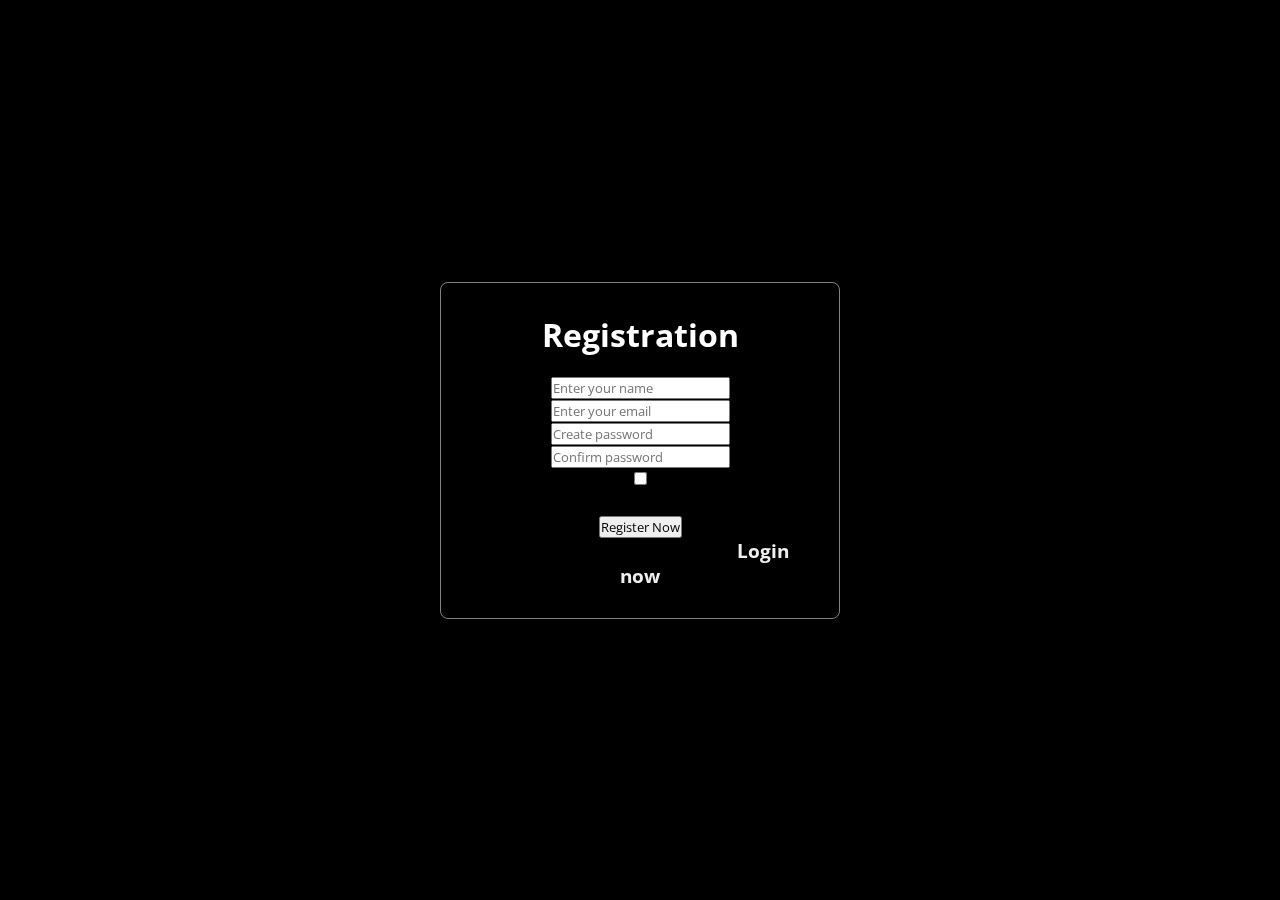
==== Register.html @ 6da5b881 "Add files via upload" ====
<!DOCTYPE html>
<!-- Coding by CodingLab | www.codinglabweb.com-->
<html lang="en" dir="ltr">
  <head>
    <meta charset="UTF-8">
    <meta name="viewport" content="width=device-width, initial-scale=1.0">
    <title> Registration or Sign Up form in HTML CSS | CodingLab </title>
    <link rel="stylesheet" href="style.css">
   </head>
<body>
  <div class="wrapper">
    <h2>Registration</h2>
    <form action="#">
      <div class="input-box">
        <input type="text" placeholder="Enter your name" required>
      </div>
      <div class="input-box">
        <input type="text" placeholder="Enter your email" required>
      </div>
      <div class="input-box">
        <input type="password" placeholder="Create password" required>
      </div>
      <div class="input-box">
        <input type="password" placeholder="Confirm password" required>
      </div>
      <div class="policy">
        <input type="checkbox">
        <h3>I accept all terms & condition</h3>
      </div>
      <div class="input-box button">
        <input type="Submit" value="Register Now">
      </div>
      <div class="text">
        <h3>Already have an account? <a href="#">Login now</a></h3>
      </div>
    </form>
  </div>

</body>
</html>
---- style.css ----
@import url("https://fonts.googleapis.com/css2?family=Open+Sans:wght@200;300;400;500;600;700&display=swap");

* {
  margin: 0;
  padding: 0;
  box-sizing: border-box;
  font-family: "Open Sans", sans-serif;
}

body {
  display: flex;
  align-items: center;
  justify-content: center;
  min-height: 100vh;
  width: 100%;
  padding: 0 10px;
}

body::before {
  content: "";
  position: absolute;
  width: 100%;
  height: 100%;
  background: url("https://www.codingnepalweb.com/demos/create-glassmorphism-login-form-html-css/hero-bg.jpg"), #000;
  background-position: center;
  background-size: cover;
}

.wrapper {
  width: 400px;
  border-radius: 8px;
  padding: 30px;
  text-align: center;
  border: 1px solid rgba(255, 255, 255, 0.5);
  backdrop-filter: blur(9px);
  -webkit-backdrop-filter: blur(9px);
}

form {
  display: flex;
  flex-direction: column;
}

h2 {
  font-size: 2rem;
  margin-bottom: 20px;
  color: #fff;
}

.input-field {
  position: relative;
  border-bottom: 2px solid #ccc;
  margin: 15px 0;
}

.input-field label {
  position: absolute;
  top: 50%;
  left: 0;
  transform: translateY(-50%);
  color: #fff;
  font-size: 16px;
  pointer-events: none;
  transition: 0.15s ease;
}

.input-field input {
  width: 100%;
  height: 40px;
  background: transparent;
  border: none;
  outline: none;
  font-size: 16px;
  color: #fff;
}

.input-field input:focus~label,
.input-field input:valid~label {
  font-size: 0.8rem;
  top: 10px;
  transform: translateY(-120%);
}

.forget {
  display: flex;
  align-items: center;
  justify-content: space-between;
  margin: 25px 0 35px 0;
  color: #fff;
}

#remember {
  accent-color: #fff;
}

.forget label {
  display: flex;
  align-items: center;
}

.forget label p {
  margin-left: 8px;
}

.wrapper a {
  color: #efefef;
  text-decoration: none;
}

.wrapper a:hover {
  text-decoration: underline;
}

button {
  background: #fff;
  color: #000;
  font-weight: 600;
  border: none;
  padding: 12px 20px;
  cursor: pointer;
  border-radius: 3px;
  font-size: 16px;
  border: 2px solid transparent;
  transition: 0.3s ease;
}

button:hover {
  color: #fff;
  border-color: #fff;
  background: rgba(255, 255, 255, 0.15);
}

.register {
  text-align: center;
  margin-top: 30px;
  color: #fff;
}
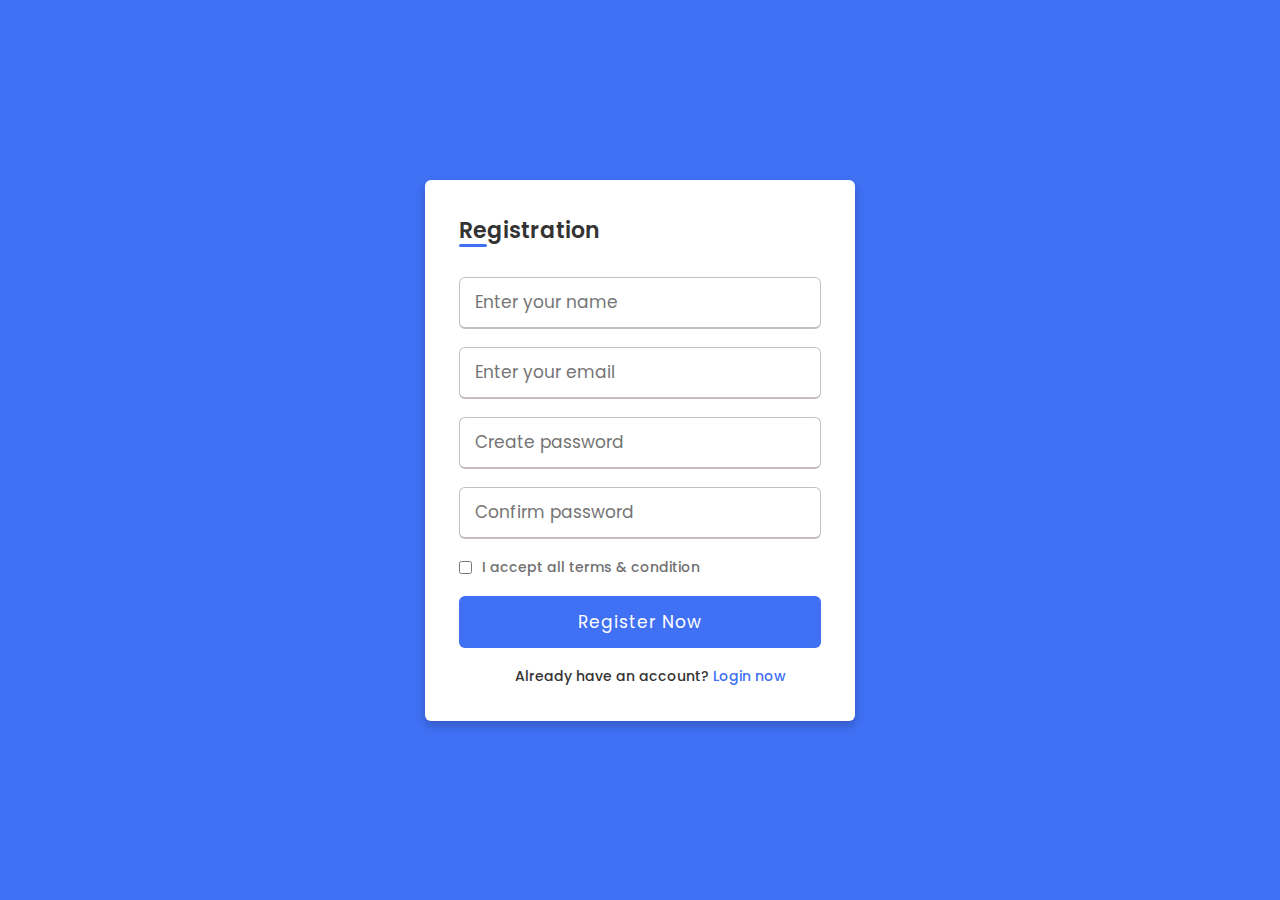
==== commit 671979cf: "edited registration title" ====
--- a/Register.html
+++ b/Register.html
@@ -1,11 +1,11 @@
 <!DOCTYPE html>
-<!-- Coding by CodingLab | www.codinglabweb.com-->
+
 <html lang="en" dir="ltr">
   <head>
     <meta charset="UTF-8">
     <meta name="viewport" content="width=device-width, initial-scale=1.0">
-    <title> Registration or Sign Up form in HTML CSS | CodingLab </title>
-    <link rel="stylesheet" href="style.css">
+    <title> Registration form </title>
+    <link rel="stylesheet" href="style2.css">
    </head>
 <body>
   <div class="wrapper">
@@ -31,7 +31,7 @@
         <input type="Submit" value="Register Now">
       </div>
       <div class="text">
-        <h3>Already have an account? <a href="#">Login now</a></h3>
+        <h3>Already have an account? <a href="index.html">Login now</a></h3>
       </div>
     </form>
   </div>
--- a/style2.css
+++ b/style2.css
@@ -0,0 +1,95 @@
+@import url('https://fonts.googleapis.com/css?family=Poppins:400,500,600,700&display=swap');
+*{
+  margin: 0;
+  padding: 0;
+  box-sizing: border-box;
+  font-family: 'Poppins', sans-serif;
+}
+body{
+  min-height: 100vh;
+  display: flex;
+  align-items: center;
+  justify-content: center;
+  background: #4070f4;
+}
+.wrapper{
+  position: relative;
+  max-width: 430px;
+  width: 100%;
+  background: #fff;
+  padding: 34px;
+  border-radius: 6px;
+  box-shadow: 0 5px 10px rgba(0,0,0,0.2);
+}
+.wrapper h2{
+  position: relative;
+  font-size: 22px;
+  font-weight: 600;
+  color: #333;
+}
+.wrapper h2::before{
+  content: '';
+  position: absolute;
+  left: 0;
+  bottom: 0;
+  height: 3px;
+  width: 28px;
+  border-radius: 12px;
+  background: #4070f4;
+}
+.wrapper form{
+  margin-top: 30px;
+}
+.wrapper form .input-box{
+  height: 52px;
+  margin: 18px 0;
+}
+form .input-box input{
+  height: 100%;
+  width: 100%;
+  outline: none;
+  padding: 0 15px;
+  font-size: 17px;
+  font-weight: 400;
+  color: #333;
+  border: 1.5px solid #C7BEBE;
+  border-bottom-width: 2.5px;
+  border-radius: 6px;
+  transition: all 0.3s ease;
+}
+.input-box input:focus,
+.input-box input:valid{
+  border-color: #4070f4;
+}
+form .policy{
+  display: flex;
+  align-items: center;
+}
+form h3{
+  color: #707070;
+  font-size: 14px;
+  font-weight: 500;
+  margin-left: 10px;
+}
+.input-box.button input{
+  color: #fff;
+  letter-spacing: 1px;
+  border: none;
+  background: #4070f4;
+  cursor: pointer;
+}
+.input-box.button input:hover{
+  background: #0e4bf1;
+}
+form .text h3{
+ color: #333;
+ width: 100%;
+ text-align: center;
+}
+form .text h3 a{
+  color: #4070f4;
+  text-decoration: none;
+}
+form .text h3 a:hover{
+  text-decoration: underline;
+}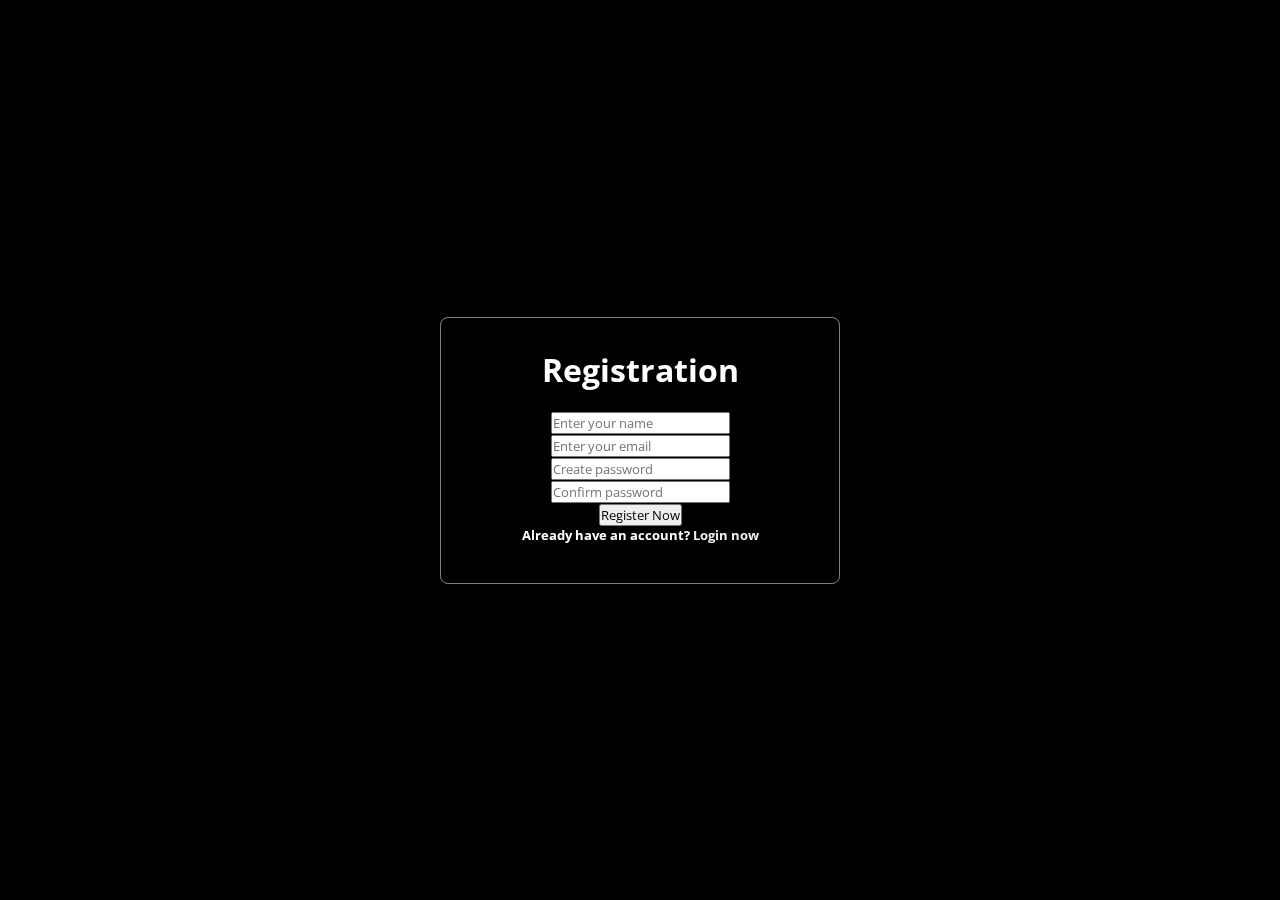
==== commit bafb2dc6: "added index.php and register.php" ====
--- a/Register.html
+++ b/Register.html
@@ -5,7 +5,7 @@
     <meta charset="UTF-8">
     <meta name="viewport" content="width=device-width, initial-scale=1.0">
     <title> Registration form </title>
-    <link rel="stylesheet" href="style2.css">
+    <link rel="stylesheet" href="style.css">
    </head>
 <body>
   <div class="wrapper">
@@ -23,10 +23,8 @@
       <div class="input-box">
         <input type="password" placeholder="Confirm password" required>
       </div>
-      <div class="policy">
-        <input type="checkbox">
-        <h3>I accept all terms & condition</h3>
-      </div>
+      
+      
       <div class="input-box button">
         <input type="Submit" value="Register Now">
       </div>
--- a/style.css
+++ b/style.css
@@ -0,0 +1,143 @@
+@import url("https://fonts.googleapis.com/css2?family=Open+Sans:wght@200;300;400;500;600;700&display=swap");
+
+* {
+  margin: 0;
+  padding: 0;
+  box-sizing: border-box;
+  font-family: "Open Sans", sans-serif;
+}
+
+body {
+  display: flex;
+  align-items: center;
+  justify-content: center;
+  min-height: 100vh;
+  width: 100%;
+  padding: 0 10px;
+}
+
+body::before {
+  content: "";
+  position: absolute;
+  width: 100%;
+  height: 100%;
+  background: url("https://www.codingnepalweb.com/demos/create-glassmorphism-login-form-html-css/hero-bg.jpg"), #000;
+  background-position: center;
+  background-size: cover;
+}
+
+.wrapper {
+  width: 400px;
+  border-radius: 8px;
+  padding: 30px;
+  text-align: center;
+  border: 1px solid rgba(255, 255, 255, 0.5);
+  backdrop-filter: blur(9px);
+  -webkit-backdrop-filter: blur(9px);
+}
+
+form {
+  display: flex;
+  flex-direction: column;
+}
+
+h2 {
+  font-size: 2rem;
+  margin-bottom: 20px;
+  color: #fff;
+}
+
+h3 {
+  font-size: 0.8rem;
+  margin-bottom: 9px;
+  color: #fff;
+}
+
+.input-field {
+  position: relative;
+  border-bottom: 2px solid #ccc;
+  margin: 15px 0;
+}
+
+.input-field label {
+  position: absolute;
+  top: 50%;
+  left: 0;
+  transform: translateY(-50%);
+  color: #fff;
+  font-size: 16px;
+  pointer-events: none;
+  transition: 0.15s ease;
+}
+
+.input-field input {
+  width: 100%;
+  height: 40px;
+  background: transparent;
+  border: none;
+  outline: none;
+  font-size: 16px;
+  color: #fff;
+}
+
+.input-field input:focus~label,
+.input-field input:valid~label {
+  font-size: 0.9rem;
+  top: 20px;
+  transform: translateY(-120%);
+}
+
+.forget {
+  display: flex;
+  align-items: center;
+  justify-content: space-between;
+  margin: 25px 0 35px 0;
+  color: #fff;
+}
+
+#remember {
+  accent-color: #fff;
+}
+
+.forget label {
+  display: flex;
+  align-items: center;
+}
+
+.forget label p {
+  margin-left: 8px;
+}
+
+.wrapper a {
+  color: #efefef;
+  text-decoration: none;
+}
+
+.wrapper a:hover {
+  text-decoration: underline;
+}
+
+button {
+  background: #fff;
+  color: #000;
+  font-weight: 600;
+  border: none;
+  padding: 12px 20px;
+  cursor: pointer;
+  border-radius: 3px;
+  font-size: 16px;
+  border: 2px solid transparent;
+  transition: 0.3s ease;
+}
+
+button:hover {
+  color: #fff;
+  border-color: #fff;
+  background: rgba(255, 255, 255, 0.15);
+}
+
+.register {
+  text-align: center;
+  margin-top: 30px;
+  color: #fff;
+}